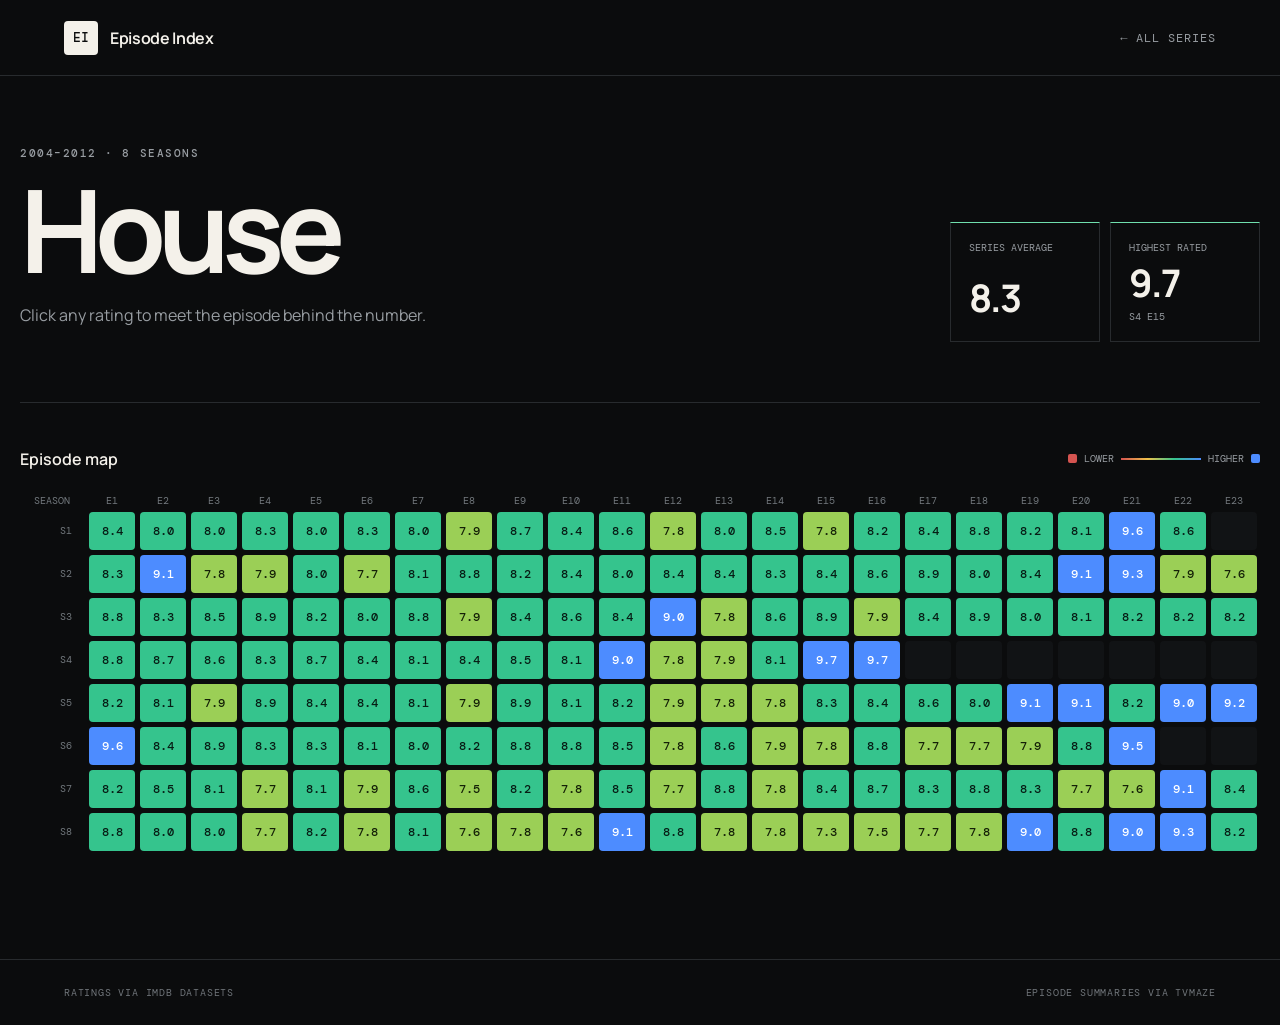
==== show.html @ f998b85a "Build IMDb episode ratings explorer" ====
<!doctype html>
<html lang="en">
<head>
  <meta charset="utf-8">
  <meta name="viewport" content="width=device-width, initial-scale=1">
  <meta name="description" content="Season-by-season IMDb episode ratings.">
  <title>Series — Episode Index</title>
  <link rel="preconnect" href="https://fonts.googleapis.com">
  <link rel="preconnect" href="https://fonts.gstatic.com" crossorigin>
  <link href="https://fonts.googleapis.com/css2?family=DM+Mono:wght@400;500&family=Manrope:wght@400;500;600;700&display=swap" rel="stylesheet">
  <link rel="stylesheet" href="styles.css">
</head>
<body>
  <header class="site-header">
    <a class="brand" href="index.html"><span class="brand-mark">EI</span><span>Episode Index</span></a>
    <a class="back-link" href="index.html">← All series</a>
  </header>

  <main class="show-shell" id="show-main">
    <div class="loading">Loading the episode grid…</div>
  </main>

  <dialog class="episode-dialog" id="episode-dialog">
    <button class="dialog-close" aria-label="Close episode details">×</button>
    <div class="dialog-rating" id="dialog-rating"></div>
    <p class="eyebrow" id="dialog-code"></p>
    <h2 id="dialog-title"></h2>
    <p class="dialog-summary" id="dialog-summary"></p>
    <div class="dialog-meta" id="dialog-meta"></div>
    <a class="imdb-link" id="dialog-link" target="_blank" rel="noopener">View on IMDb ↗</a>
  </dialog>

  <footer><span>Ratings via IMDb datasets</span><span>Episode summaries via TVmaze</span></footer>
  <script type="module" src="show.js"></script>
</body>
</html>
---- styles.css ----
:root {
  color-scheme: dark;
  --bg: #0b0c0d;
  --panel: #121416;
  --line: #282b2e;
  --muted: #989da2;
  --text: #f4f1ea;
  --elite: #4d8cff;
  --great: #35c48d;
  --good: #9bcf56;
  --mixed: #efc14b;
  --weak: #ef8248;
  --poor: #d55450;
}
* { box-sizing: border-box; }
body { margin: 0; background: var(--bg); color: var(--text); font-family: Manrope, sans-serif; min-height: 100vh; }
a { color: inherit; }
.site-header { height: 76px; border-bottom: 1px solid var(--line); display: flex; align-items: center; justify-content: space-between; padding: 0 clamp(20px, 5vw, 72px); }
.brand { display: flex; gap: 12px; align-items: center; text-decoration: none; font-weight: 650; letter-spacing: -.02em; }
.brand-mark { display: grid; place-items: center; width: 34px; height: 34px; background: var(--text); color: var(--bg); font: 500 13px DM Mono, monospace; border-radius: 4px; }
.header-note, .back-link { color: var(--muted); font: 400 12px DM Mono, monospace; text-transform: uppercase; letter-spacing: .08em; }
.back-link { text-decoration: none; }
.home-shell, .show-shell { width: min(1280px, calc(100% - 40px)); margin: 0 auto; }
.hero { padding: clamp(72px, 12vw, 150px) 0 90px; max-width: 850px; }
.eyebrow { font: 500 11px DM Mono, monospace; color: var(--muted); letter-spacing: .14em; text-transform: uppercase; }
h1, h2, h3, p { margin-top: 0; }
.hero h1 { font-size: clamp(52px, 8vw, 112px); line-height: .92; letter-spacing: -.07em; margin: 25px 0 32px; font-weight: 600; }
.hero h1 em { color: var(--muted); font-style: normal; font-weight: 400; }
.hero-copy { color: #b8bdc0; max-width: 570px; font-size: clamp(17px, 2vw, 21px); line-height: 1.55; }
.section-heading { display: flex; align-items: end; justify-content: space-between; border-bottom: 1px solid var(--line); padding-bottom: 17px; margin-bottom: 24px; }
.section-heading h2, .matrix-tools h2 { margin: 0; font-size: 16px; font-weight: 600; }
.section-heading span { color: var(--muted); font: 11px DM Mono, monospace; text-transform: uppercase; letter-spacing: .1em; }
.series-grid { display: grid; grid-template-columns: repeat(3, 1fr); gap: 14px; }
.series-card { position: relative; min-height: 400px; display: flex; flex-direction: column; overflow: hidden; padding: 26px; border: 1px solid var(--line); border-radius: 7px; background: var(--panel); text-decoration: none; transition: transform .25s, border-color .25s; }
.series-card:hover { transform: translateY(-4px); border-color: var(--accent); }
.series-card::before { content: ''; position: absolute; inset: 0 0 auto; height: 3px; background: var(--accent); opacity: .85; }
.series-number { position: absolute; right: 20px; bottom: -30px; color: rgba(255,255,255,.035); font-size: 180px; font-weight: 700; line-height: 1; letter-spacing: -.12em; }
.series-card-top { display: flex; justify-content: space-between; position: relative; z-index: 1; }
.series-years { color: var(--muted); font: 11px DM Mono, monospace; margin-bottom: 12px; }
.series-card h3 { font-size: clamp(28px, 3vw, 42px); max-width: 300px; line-height: 1; letter-spacing: -.045em; }
.arrow { color: var(--accent); font-size: 24px; }
.mini-grid { margin-top: auto; display: grid; grid-template-columns: repeat(13, 1fr); gap: 4px; position: relative; z-index: 1; }
.mini-cell { aspect-ratio: 1; border-radius: 2px; }
.series-stats { display: flex; gap: 19px; margin-top: 24px; color: var(--muted); font: 10px DM Mono, monospace; position: relative; z-index: 1; }
.series-stats b { color: var(--text); font-weight: 500; display: block; font-size: 15px; margin-bottom: 3px; }
.legend-block { display: flex; justify-content: space-between; gap: 24px; padding: 55px 0 90px; color: var(--muted); font: 11px DM Mono, monospace; text-transform: uppercase; letter-spacing: .08em; }
.legend { display: flex; flex-wrap: wrap; gap: 20px; }
.legend span, .compact-legend { display: flex; align-items: center; gap: 7px; }
.legend i, .compact-legend i { width: 9px; height: 9px; border-radius: 2px; }
footer { border-top: 1px solid var(--line); padding: 26px clamp(20px, 5vw, 72px); color: #70757a; font: 10px DM Mono, monospace; text-transform: uppercase; letter-spacing: .08em; display: flex; justify-content: space-between; }
.elite { background: var(--elite); color: #fff; }.great { background: var(--great); color: #071d15; }.good { background: var(--good); color: #142007; }.mixed { background: var(--mixed); color: #241b02; }.weak { background: var(--weak); color: #2a0e02; }.poor { background: var(--poor); color: #fff; }.unrated { background: #303438; color: #8b9298; }
.show-hero { padding: 70px 0 60px; display: flex; justify-content: space-between; align-items: end; border-bottom: 1px solid var(--line); }
.show-hero h1 { font-size: clamp(54px, 9vw, 118px); line-height: .9; letter-spacing: -.07em; margin: 18px 0 22px; max-width: 800px; }
.show-hero > div > p:last-child { color: var(--muted); }
.show-highlights { display: flex; gap: 10px; }
.show-highlights > div { width: 150px; min-height: 120px; border: 1px solid var(--line); padding: 18px; display: flex; flex-direction: column; justify-content: space-between; border-top-color: var(--accent); }
.show-highlights span { color: var(--muted); font: 10px DM Mono, monospace; text-transform: uppercase; }
.show-highlights b { font-size: 38px; letter-spacing: -.05em; }
.show-highlights small { color: var(--muted); font: 10px DM Mono, monospace; }
.matrix-section { padding: 45px 0 90px; }
.matrix-tools { display: flex; justify-content: space-between; align-items: center; margin-bottom: 24px; }
.compact-legend { font: 10px DM Mono, monospace; color: var(--muted); text-transform: uppercase; }
.gradient { display: block; width: 80px; height: 2px; background: linear-gradient(90deg, var(--poor), var(--mixed), var(--great), var(--elite)); }
.matrix-scroll { overflow-x: auto; padding-bottom: 18px; scrollbar-color: #50555a transparent; }
.rating-matrix { display: grid; grid-template-columns: 64px repeat(var(--columns), 46px); gap: 5px; width: max-content; align-items: center; }
.matrix-corner, .episode-label, .season-label { color: #73797e; font: 10px DM Mono, monospace; text-align: center; }
.season-label { text-align: right; padding-right: 12px; }
.rating-cell, .empty-cell { width: 46px; height: 38px; border-radius: 4px; }
.rating-cell { border: 0; font: 500 12px DM Mono, monospace; cursor: pointer; transition: transform .12s, filter .12s; }
.rating-cell:hover, .rating-cell:focus-visible { transform: scale(1.1); filter: brightness(1.14); outline: 2px solid #fff; outline-offset: 2px; z-index: 2; }
.empty-cell { background: #111315; }
.scroll-note { display: none; color: var(--muted); font: 10px DM Mono, monospace; margin-top: 10px; }
.episode-dialog { width: min(560px, calc(100% - 30px)); border: 1px solid #383c40; border-radius: 8px; background: #151719; color: var(--text); padding: 34px; box-shadow: 0 30px 90px #000; }
.episode-dialog::backdrop { background: rgba(3,4,5,.78); backdrop-filter: blur(5px); }
.dialog-close { position: absolute; right: 17px; top: 13px; background: transparent; color: var(--muted); border: 0; font-size: 28px; cursor: pointer; }
.dialog-rating { display: grid; place-items: center; width: 66px; height: 58px; border-radius: 5px; font: 500 21px DM Mono, monospace; margin-bottom: 28px; }
.episode-dialog h2 { font-size: clamp(28px, 6vw, 42px); letter-spacing: -.045em; line-height: 1.05; margin: 12px 0 18px; }
.dialog-summary { color: #b9bec1; line-height: 1.65; }
.dialog-meta { border-top: 1px solid var(--line); margin-top: 26px; padding-top: 18px; color: var(--muted); font: 11px DM Mono, monospace; }
.imdb-link { display: inline-block; margin-top: 28px; font-size: 13px; text-underline-offset: 4px; }
.loading { min-height: 70vh; display: grid; place-items: center; color: var(--muted); }
@media (max-width: 860px) { .series-grid { grid-template-columns: 1fr; }.series-card { min-height: 330px; }.show-hero { align-items: start; flex-direction: column; gap: 38px; }.show-highlights { width: 100%; }.show-highlights > div { flex: 1; }.scroll-note { display: block; } }
@media (max-width: 560px) { .header-note { display: none; }.home-shell,.show-shell { width: min(100% - 28px, 1280px); }.hero { padding-top: 70px; }.series-card { padding: 22px; }.legend-block { flex-direction: column; }.legend { gap: 14px; }.show-hero { padding-top: 50px; }.show-highlights > div { width: auto; }.matrix-tools { align-items: start; gap: 20px; flex-direction: column; }.episode-dialog { padding: 26px; } }
@media (prefers-reduced-motion: reduce) { *,*::before,*::after { scroll-behavior: auto !important; transition: none !important; } }
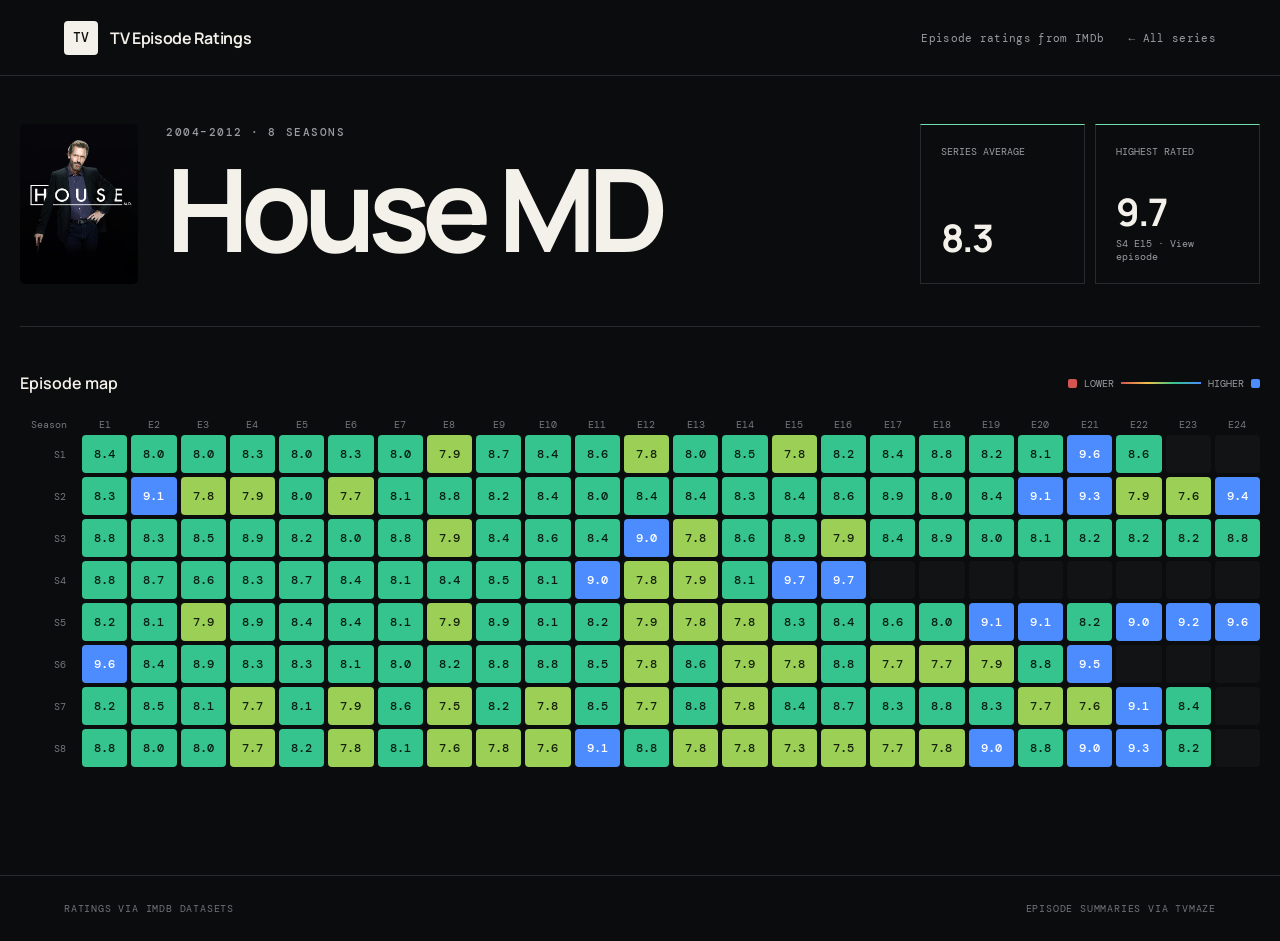
==== commit 591ed86a: "Refine layout, navigation, and series data" ====
--- a/show.html
+++ b/show.html
@@ -4,7 +4,7 @@
   <meta charset="utf-8">
   <meta name="viewport" content="width=device-width, initial-scale=1">
   <meta name="description" content="Season-by-season IMDb episode ratings.">
-  <title>Series — Episode Index</title>
+  <title>TV Episode Ratings</title>
   <link rel="preconnect" href="https://fonts.googleapis.com">
   <link rel="preconnect" href="https://fonts.gstatic.com" crossorigin>
   <link href="https://fonts.googleapis.com/css2?family=DM+Mono:wght@400;500&family=Manrope:wght@400;500;600;700&display=swap" rel="stylesheet">
@@ -12,8 +12,8 @@
 </head>
 <body>
   <header class="site-header">
-    <a class="brand" href="index.html"><span class="brand-mark">EI</span><span>Episode Index</span></a>
-    <a class="back-link" href="index.html">← All series</a>
+    <a class="brand" href="index.html"><span class="brand-mark">TV</span><span>TV Episode Ratings</span></a>
+    <div class="header-actions"><span class="header-note">Episode ratings from IMDb</span><a class="back-link" href="index.html">← All series</a></div>
   </header>
 
   <main class="show-shell" id="show-main">
@@ -22,6 +22,10 @@
 
   <dialog class="episode-dialog" id="episode-dialog">
     <button class="dialog-close" aria-label="Close episode details">×</button>
+    <div class="dialog-nav">
+      <button id="episode-prev" aria-label="Previous episode">←</button>
+      <button id="episode-next" aria-label="Next episode">→</button>
+    </div>
     <div class="dialog-rating" id="dialog-rating"></div>
     <p class="eyebrow" id="dialog-code"></p>
     <h2 id="dialog-title"></h2>
--- a/styles.css
+++ b/styles.css
@@ -18,9 +18,11 @@
 .site-header { height: 76px; border-bottom: 1px solid var(--line); display: flex; align-items: center; justify-content: space-between; padding: 0 clamp(20px, 5vw, 72px); }
 .brand { display: flex; gap: 12px; align-items: center; text-decoration: none; font-weight: 650; letter-spacing: -.02em; }
 .brand-mark { display: grid; place-items: center; width: 34px; height: 34px; background: var(--text); color: var(--bg); font: 500 13px DM Mono, monospace; border-radius: 4px; }
-.header-note, .back-link { color: var(--muted); font: 400 12px DM Mono, monospace; text-transform: uppercase; letter-spacing: .08em; }
+.header-note, .back-link { color: var(--muted); font: 400 11px DM Mono, monospace; letter-spacing: .03em; }
 .back-link { text-decoration: none; }
-.home-shell, .show-shell { width: min(1280px, calc(100% - 40px)); margin: 0 auto; }
+.header-actions { display: flex; align-items: center; gap: 24px; }
+.home-shell { width: min(1450px, calc(100% - 40px)); margin: 0 auto; }
+.show-shell { width: min(1500px, calc(100% - 40px)); margin: 0 auto; }
 .hero { padding: clamp(72px, 12vw, 150px) 0 90px; max-width: 850px; }
 .eyebrow { font: 500 11px DM Mono, monospace; color: var(--muted); letter-spacing: .14em; text-transform: uppercase; }
 h1, h2, h3, p { margin-top: 0; }
@@ -30,18 +32,18 @@
 .section-heading { display: flex; align-items: end; justify-content: space-between; border-bottom: 1px solid var(--line); padding-bottom: 17px; margin-bottom: 24px; }
 .section-heading h2, .matrix-tools h2 { margin: 0; font-size: 16px; font-weight: 600; }
 .section-heading span { color: var(--muted); font: 11px DM Mono, monospace; text-transform: uppercase; letter-spacing: .1em; }
+.series-section { padding: clamp(50px, 9vw, 110px) 0 20px; }
 .series-grid { display: grid; grid-template-columns: repeat(3, 1fr); gap: 14px; }
-.series-card { position: relative; min-height: 400px; display: flex; flex-direction: column; overflow: hidden; padding: 26px; border: 1px solid var(--line); border-radius: 7px; background: var(--panel); text-decoration: none; transition: transform .25s, border-color .25s; }
+.series-card { position: relative; min-height: 300px; display: grid; grid-template-columns: 132px 1fr; grid-template-rows: 1fr auto; gap: 24px; overflow: hidden; padding: 22px; border: 1px solid var(--line); border-radius: 7px; background: var(--panel); text-decoration: none; transition: transform .25s, border-color .25s; }
 .series-card:hover { transform: translateY(-4px); border-color: var(--accent); }
 .series-card::before { content: ''; position: absolute; inset: 0 0 auto; height: 3px; background: var(--accent); opacity: .85; }
-.series-number { position: absolute; right: 20px; bottom: -30px; color: rgba(255,255,255,.035); font-size: 180px; font-weight: 700; line-height: 1; letter-spacing: -.12em; }
+.series-image { width: 132px; height: 190px; object-fit: cover; border-radius: 4px; filter: saturate(.72) contrast(1.05); }
 .series-card-top { display: flex; justify-content: space-between; position: relative; z-index: 1; }
+.series-index { color: var(--accent); font: 10px DM Mono, monospace; display: block; margin-bottom: 22px; }
 .series-years { color: var(--muted); font: 11px DM Mono, monospace; margin-bottom: 12px; }
-.series-card h3 { font-size: clamp(28px, 3vw, 42px); max-width: 300px; line-height: 1; letter-spacing: -.045em; }
+.series-card h3 { font-size: clamp(25px, 2.5vw, 38px); max-width: 240px; line-height: 1; letter-spacing: -.045em; }
 .arrow { color: var(--accent); font-size: 24px; }
-.mini-grid { margin-top: auto; display: grid; grid-template-columns: repeat(13, 1fr); gap: 4px; position: relative; z-index: 1; }
-.mini-cell { aspect-ratio: 1; border-radius: 2px; }
-.series-stats { display: flex; gap: 19px; margin-top: 24px; color: var(--muted); font: 10px DM Mono, monospace; position: relative; z-index: 1; }
+.series-stats { grid-column: 1 / -1; display: grid; grid-template-columns: repeat(3, 1fr); gap: 12px; padding-top: 20px; border-top: 1px solid var(--line); color: var(--muted); font: 10px DM Mono, monospace; position: relative; z-index: 1; }
 .series-stats b { color: var(--text); font-weight: 500; display: block; font-size: 15px; margin-bottom: 3px; }
 .legend-block { display: flex; justify-content: space-between; gap: 24px; padding: 55px 0 90px; color: var(--muted); font: 11px DM Mono, monospace; text-transform: uppercase; letter-spacing: .08em; }
 .legend { display: flex; flex-wrap: wrap; gap: 20px; }
@@ -49,11 +51,14 @@
 .legend i, .compact-legend i { width: 9px; height: 9px; border-radius: 2px; }
 footer { border-top: 1px solid var(--line); padding: 26px clamp(20px, 5vw, 72px); color: #70757a; font: 10px DM Mono, monospace; text-transform: uppercase; letter-spacing: .08em; display: flex; justify-content: space-between; }
 .elite { background: var(--elite); color: #fff; }.great { background: var(--great); color: #071d15; }.good { background: var(--good); color: #142007; }.mixed { background: var(--mixed); color: #241b02; }.weak { background: var(--weak); color: #2a0e02; }.poor { background: var(--poor); color: #fff; }.unrated { background: #303438; color: #8b9298; }
-.show-hero { padding: 70px 0 60px; display: flex; justify-content: space-between; align-items: end; border-bottom: 1px solid var(--line); }
+.show-hero { padding: 48px 0 42px; display: flex; justify-content: space-between; align-items: stretch; border-bottom: 1px solid var(--line); }
+.show-identity { display: flex; align-items: center; gap: 28px; }
+.show-identity img { width: 118px; height: 160px; object-fit: cover; border-radius: 5px; }
 .show-hero h1 { font-size: clamp(54px, 9vw, 118px); line-height: .9; letter-spacing: -.07em; margin: 18px 0 22px; max-width: 800px; }
-.show-hero > div > p:last-child { color: var(--muted); }
 .show-highlights { display: flex; gap: 10px; }
-.show-highlights > div { width: 150px; min-height: 120px; border: 1px solid var(--line); padding: 18px; display: flex; flex-direction: column; justify-content: space-between; border-top-color: var(--accent); }
+.show-highlights > div, .show-highlights > button { width: 165px; min-height: 160px; border: 1px solid var(--line); padding: 20px; display: grid; grid-template-rows: auto 1fr auto; align-items: end; border-top-color: var(--accent); background: transparent; color: var(--text); text-align: left; font-family: inherit; }
+.show-highlights > button { cursor: pointer; transition: background .2s, border-color .2s; }
+.show-highlights > button:hover, .show-highlights > button:focus-visible { background: #17191b; border-color: var(--accent); outline: none; }
 .show-highlights span { color: var(--muted); font: 10px DM Mono, monospace; text-transform: uppercase; }
 .show-highlights b { font-size: 38px; letter-spacing: -.05em; }
 .show-highlights small { color: var(--muted); font: 10px DM Mono, monospace; }
@@ -62,23 +67,30 @@
 .compact-legend { font: 10px DM Mono, monospace; color: var(--muted); text-transform: uppercase; }
 .gradient { display: block; width: 80px; height: 2px; background: linear-gradient(90deg, var(--poor), var(--mixed), var(--great), var(--elite)); }
 .matrix-scroll { overflow-x: auto; padding-bottom: 18px; scrollbar-color: #50555a transparent; }
-.rating-matrix { display: grid; grid-template-columns: 64px repeat(var(--columns), 46px); gap: 5px; width: max-content; align-items: center; }
+.rating-matrix { display: grid; grid-template-columns: 58px repeat(var(--columns), minmax(34px, 1fr)); gap: 4px; width: 100%; align-items: center; }
 .matrix-corner, .episode-label, .season-label { color: #73797e; font: 10px DM Mono, monospace; text-align: center; }
 .season-label { text-align: right; padding-right: 12px; }
-.rating-cell, .empty-cell { width: 46px; height: 38px; border-radius: 4px; }
+.rating-cell, .empty-cell { width: 100%; height: 38px; border-radius: 4px; }
 .rating-cell { border: 0; font: 500 12px DM Mono, monospace; cursor: pointer; transition: transform .12s, filter .12s; }
 .rating-cell:hover, .rating-cell:focus-visible { transform: scale(1.1); filter: brightness(1.14); outline: 2px solid #fff; outline-offset: 2px; z-index: 2; }
 .empty-cell { background: #111315; }
 .scroll-note { display: none; color: var(--muted); font: 10px DM Mono, monospace; margin-top: 10px; }
+.data-note { max-width: 780px; margin: 22px 0 0; color: #858b90; font-size: 12px; line-height: 1.6; }
 .episode-dialog { width: min(560px, calc(100% - 30px)); border: 1px solid #383c40; border-radius: 8px; background: #151719; color: var(--text); padding: 34px; box-shadow: 0 30px 90px #000; }
 .episode-dialog::backdrop { background: rgba(3,4,5,.78); backdrop-filter: blur(5px); }
 .dialog-close { position: absolute; right: 17px; top: 13px; background: transparent; color: var(--muted); border: 0; font-size: 28px; cursor: pointer; }
+.dialog-nav { position: absolute; top: 18px; right: 54px; display: flex; gap: 6px; }
+.dialog-nav button { width: 34px; height: 30px; border: 1px solid var(--line); background: #1d2022; color: var(--text); border-radius: 3px; cursor: pointer; }
+.dialog-nav button:disabled { opacity: .25; cursor: default; }
 .dialog-rating { display: grid; place-items: center; width: 66px; height: 58px; border-radius: 5px; font: 500 21px DM Mono, monospace; margin-bottom: 28px; }
 .episode-dialog h2 { font-size: clamp(28px, 6vw, 42px); letter-spacing: -.045em; line-height: 1.05; margin: 12px 0 18px; }
 .dialog-summary { color: #b9bec1; line-height: 1.65; }
 .dialog-meta { border-top: 1px solid var(--line); margin-top: 26px; padding-top: 18px; color: var(--muted); font: 11px DM Mono, monospace; }
 .imdb-link { display: inline-block; margin-top: 28px; font-size: 13px; text-underline-offset: 4px; }
 .loading { min-height: 70vh; display: grid; place-items: center; color: var(--muted); }
-@media (max-width: 860px) { .series-grid { grid-template-columns: 1fr; }.series-card { min-height: 330px; }.show-hero { align-items: start; flex-direction: column; gap: 38px; }.show-highlights { width: 100%; }.show-highlights > div { flex: 1; }.scroll-note { display: block; } }
-@media (max-width: 560px) { .header-note { display: none; }.home-shell,.show-shell { width: min(100% - 28px, 1280px); }.hero { padding-top: 70px; }.series-card { padding: 22px; }.legend-block { flex-direction: column; }.legend { gap: 14px; }.show-hero { padding-top: 50px; }.show-highlights > div { width: auto; }.matrix-tools { align-items: start; gap: 20px; flex-direction: column; }.episode-dialog { padding: 26px; } }
+.extras-section { padding: 15px 0 90px; border-top: 1px solid var(--line); }
+.extras-section h2 { margin: 8px 0; font-size: 28px; }
+.extras-copy { color: var(--muted); font-size: 13px; }
+@media (max-width: 1100px) { .series-grid { grid-template-columns: 1fr; }.series-card { min-height: 240px; grid-template-columns: 116px 1fr; }.series-image { width: 116px; height: 166px; }.show-hero { align-items: start; flex-direction: column; gap: 30px; }.show-highlights { width: 100%; }.show-highlights > div, .show-highlights > button { flex: 1; }.rating-matrix { width: max-content; grid-template-columns: 58px repeat(var(--columns), 40px); }.scroll-note { display: block; } }
+@media (max-width: 560px) { .header-note { display: none; }.home-shell,.show-shell { width: min(100% - 28px, 1280px); }.series-card { padding: 18px; }.legend-block { flex-direction: column; }.legend { gap: 14px; }.show-hero { padding-top: 34px; }.show-identity { align-items: flex-end; gap: 16px; }.show-identity img { width: 82px; height: 112px; }.show-highlights > div { width: auto; min-height: 135px; }.matrix-tools { align-items: start; gap: 20px; flex-direction: column; }.episode-dialog { padding: 26px; } }
 @media (prefers-reduced-motion: reduce) { *,*::before,*::after { scroll-behavior: auto !important; transition: none !important; } }
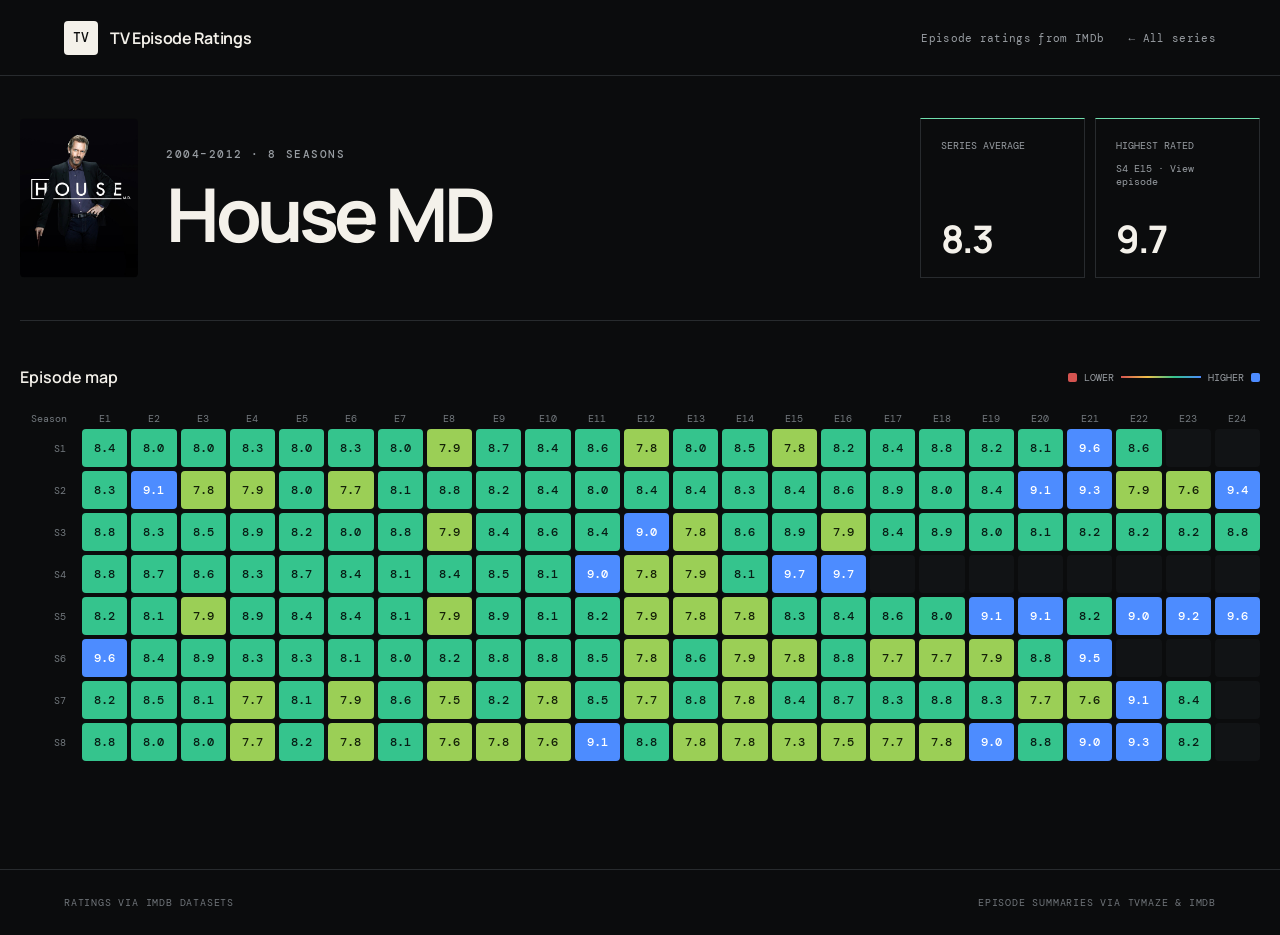
==== commit bcb8a898: "Complete summaries for newly added series" ====
--- a/show.html
+++ b/show.html
@@ -34,7 +34,7 @@
     <a class="imdb-link" id="dialog-link" target="_blank" rel="noopener">View on IMDb ↗</a>
   </dialog>
 
-  <footer><span>Ratings via IMDb datasets</span><span>Episode summaries via TVmaze</span></footer>
+  <footer><span>Ratings via IMDb datasets</span><span>Episode summaries via TVmaze &amp; IMDb</span></footer>
   <script type="module" src="show.js"></script>
 </body>
 </html>
--- a/styles.css
+++ b/styles.css
@@ -37,11 +37,11 @@
 .series-card { position: relative; min-height: 300px; display: grid; grid-template-columns: 132px 1fr; grid-template-rows: 1fr auto; gap: 24px; overflow: hidden; padding: 22px; border: 1px solid var(--line); border-radius: 7px; background: var(--panel); text-decoration: none; transition: transform .25s, border-color .25s; }
 .series-card:hover { transform: translateY(-4px); border-color: var(--accent); }
 .series-card::before { content: ''; position: absolute; inset: 0 0 auto; height: 3px; background: var(--accent); opacity: .85; }
-.series-image { width: 132px; height: 190px; object-fit: cover; border-radius: 4px; filter: saturate(.72) contrast(1.05); }
+.series-image { width: 132px; height: 190px; object-fit: contain; border-radius: 4px; background: #090a0b; }
 .series-card-top { display: flex; justify-content: space-between; position: relative; z-index: 1; }
 .series-index { color: var(--accent); font: 10px DM Mono, monospace; display: block; margin-bottom: 22px; }
 .series-years { color: var(--muted); font: 11px DM Mono, monospace; margin-bottom: 12px; }
-.series-card h3 { font-size: clamp(25px, 2.5vw, 38px); max-width: 240px; line-height: 1; letter-spacing: -.045em; }
+.series-card h3 { font-size: clamp(23px, 2.2vw, 34px); max-width: 245px; line-height: 1.02; letter-spacing: -.045em; }
 .arrow { color: var(--accent); font-size: 24px; }
 .series-stats { grid-column: 1 / -1; display: grid; grid-template-columns: repeat(3, 1fr); gap: 12px; padding-top: 20px; border-top: 1px solid var(--line); color: var(--muted); font: 10px DM Mono, monospace; position: relative; z-index: 1; }
 .series-stats b { color: var(--text); font-weight: 500; display: block; font-size: 15px; margin-bottom: 3px; }
@@ -51,17 +51,17 @@
 .legend i, .compact-legend i { width: 9px; height: 9px; border-radius: 2px; }
 footer { border-top: 1px solid var(--line); padding: 26px clamp(20px, 5vw, 72px); color: #70757a; font: 10px DM Mono, monospace; text-transform: uppercase; letter-spacing: .08em; display: flex; justify-content: space-between; }
 .elite { background: var(--elite); color: #fff; }.great { background: var(--great); color: #071d15; }.good { background: var(--good); color: #142007; }.mixed { background: var(--mixed); color: #241b02; }.weak { background: var(--weak); color: #2a0e02; }.poor { background: var(--poor); color: #fff; }.unrated { background: #303438; color: #8b9298; }
-.show-hero { padding: 48px 0 42px; display: flex; justify-content: space-between; align-items: stretch; border-bottom: 1px solid var(--line); }
+.show-hero { padding: 42px 0; display: flex; justify-content: space-between; align-items: center; gap: 36px; border-bottom: 1px solid var(--line); }
 .show-identity { display: flex; align-items: center; gap: 28px; }
-.show-identity img { width: 118px; height: 160px; object-fit: cover; border-radius: 5px; }
-.show-hero h1 { font-size: clamp(54px, 9vw, 118px); line-height: .9; letter-spacing: -.07em; margin: 18px 0 22px; max-width: 800px; }
+.show-identity img { width: 118px; height: 160px; object-fit: contain; border-radius: 5px; background: #090a0b; }
+.show-hero h1 { font-size: clamp(46px, 5.8vw, 84px); line-height: .95; letter-spacing: -.06em; margin: 18px 0 0; white-space: nowrap; }
 .show-highlights { display: flex; gap: 10px; }
-.show-highlights > div, .show-highlights > button { width: 165px; min-height: 160px; border: 1px solid var(--line); padding: 20px; display: grid; grid-template-rows: auto 1fr auto; align-items: end; border-top-color: var(--accent); background: transparent; color: var(--text); text-align: left; font-family: inherit; }
+.show-highlights > div, .show-highlights > button { width: 165px; height: 160px; border: 1px solid var(--line); padding: 20px; display: grid; grid-template-rows: auto 1fr auto; align-items: start; border-top-color: var(--accent); background: transparent; color: var(--text); text-align: left; font-family: inherit; }
 .show-highlights > button { cursor: pointer; transition: background .2s, border-color .2s; }
 .show-highlights > button:hover, .show-highlights > button:focus-visible { background: #17191b; border-color: var(--accent); outline: none; }
 .show-highlights span { color: var(--muted); font: 10px DM Mono, monospace; text-transform: uppercase; }
-.show-highlights b { font-size: 38px; letter-spacing: -.05em; }
-.show-highlights small { color: var(--muted); font: 10px DM Mono, monospace; }
+.show-highlights b { align-self: end; font-size: 38px; line-height: 1; letter-spacing: -.05em; }
+.show-highlights small { align-self: start; margin-top: 10px; color: var(--muted); font: 10px DM Mono, monospace; }
 .matrix-section { padding: 45px 0 90px; }
 .matrix-tools { display: flex; justify-content: space-between; align-items: center; margin-bottom: 24px; }
 .compact-legend { font: 10px DM Mono, monospace; color: var(--muted); text-transform: uppercase; }
@@ -92,5 +92,5 @@
 .extras-section h2 { margin: 8px 0; font-size: 28px; }
 .extras-copy { color: var(--muted); font-size: 13px; }
 @media (max-width: 1100px) { .series-grid { grid-template-columns: 1fr; }.series-card { min-height: 240px; grid-template-columns: 116px 1fr; }.series-image { width: 116px; height: 166px; }.show-hero { align-items: start; flex-direction: column; gap: 30px; }.show-highlights { width: 100%; }.show-highlights > div, .show-highlights > button { flex: 1; }.rating-matrix { width: max-content; grid-template-columns: 58px repeat(var(--columns), 40px); }.scroll-note { display: block; } }
-@media (max-width: 560px) { .header-note { display: none; }.home-shell,.show-shell { width: min(100% - 28px, 1280px); }.series-card { padding: 18px; }.legend-block { flex-direction: column; }.legend { gap: 14px; }.show-hero { padding-top: 34px; }.show-identity { align-items: flex-end; gap: 16px; }.show-identity img { width: 82px; height: 112px; }.show-highlights > div { width: auto; min-height: 135px; }.matrix-tools { align-items: start; gap: 20px; flex-direction: column; }.episode-dialog { padding: 26px; } }
+@media (max-width: 560px) { .header-note { display: none; }.home-shell,.show-shell { width: min(100% - 28px, 1280px); }.series-card { padding: 18px; }.legend-block { flex-direction: column; }.legend { gap: 14px; }.show-hero { padding-top: 34px; }.show-identity { align-items: flex-end; gap: 16px; }.show-identity img { width: 82px; height: 112px; }.show-hero h1 { font-size: clamp(34px, 10vw, 48px); white-space: normal; }.show-highlights > div, .show-highlights > button { width: auto; height: 135px; }.matrix-tools { align-items: start; gap: 20px; flex-direction: column; }.episode-dialog { padding: 26px; } }
 @media (prefers-reduced-motion: reduce) { *,*::before,*::after { scroll-behavior: auto !important; transition: none !important; } }
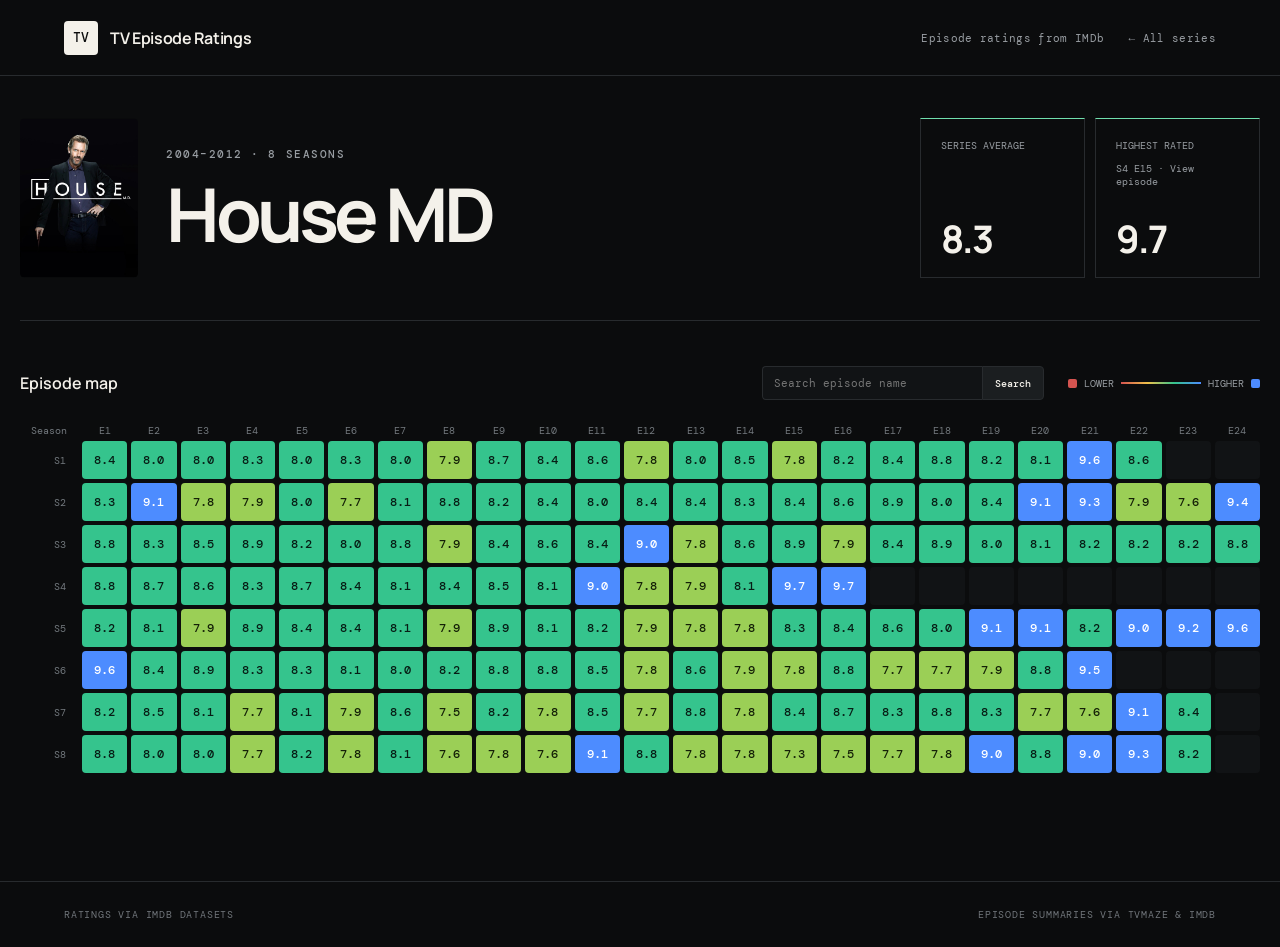
==== commit cf00cdaf: "Add episode title search" ====
--- a/show.html
+++ b/show.html
@@ -34,6 +34,13 @@
     <a class="imdb-link" id="dialog-link" target="_blank" rel="noopener">View on IMDb ↗</a>
   </dialog>
 
+  <dialog class="search-dialog" id="search-dialog">
+    <button class="dialog-close search-dialog-close" aria-label="Close search results">×</button>
+    <p class="eyebrow">Episode search</p>
+    <h2 id="search-results-title">Results</h2>
+    <div class="search-results" id="search-results"></div>
+  </dialog>
+
   <footer><span>Ratings via IMDb datasets</span><span>Episode summaries via TVmaze &amp; IMDb</span></footer>
   <script type="module" src="show.js"></script>
 </body>
--- a/styles.css
+++ b/styles.css
@@ -13,6 +13,7 @@
   --poor: #d55450;
 }
 * { box-sizing: border-box; }
+.sr-only { position: absolute; width: 1px; height: 1px; padding: 0; margin: -1px; overflow: hidden; clip: rect(0, 0, 0, 0); white-space: nowrap; border: 0; }
 body { margin: 0; background: var(--bg); color: var(--text); font-family: Manrope, sans-serif; min-height: 100vh; }
 a { color: inherit; }
 .site-header { height: 76px; border-bottom: 1px solid var(--line); display: flex; align-items: center; justify-content: space-between; padding: 0 clamp(20px, 5vw, 72px); }
@@ -32,7 +33,7 @@
 .section-heading { display: flex; align-items: end; justify-content: space-between; border-bottom: 1px solid var(--line); padding-bottom: 17px; margin-bottom: 24px; }
 .section-heading h2, .matrix-tools h2 { margin: 0; font-size: 16px; font-weight: 600; }
 .section-heading span { color: var(--muted); font: 11px DM Mono, monospace; text-transform: uppercase; letter-spacing: .1em; }
-.series-section { padding: clamp(50px, 9vw, 110px) 0 20px; }
+.series-section { padding: 28px 0 20px; }
 .series-grid { display: grid; grid-template-columns: repeat(3, 1fr); gap: 14px; }
 .series-card { position: relative; min-height: 300px; display: grid; grid-template-columns: 132px 1fr; grid-template-rows: 1fr auto; gap: 24px; overflow: hidden; padding: 22px; border: 1px solid var(--line); border-radius: 7px; background: var(--panel); text-decoration: none; transition: transform .25s, border-color .25s; }
 .series-card:hover { transform: translateY(-4px); border-color: var(--accent); }
@@ -64,6 +65,12 @@
 .show-highlights small { align-self: start; margin-top: 10px; color: var(--muted); font: 10px DM Mono, monospace; }
 .matrix-section { padding: 45px 0 90px; }
 .matrix-tools { display: flex; justify-content: space-between; align-items: center; margin-bottom: 24px; }
+.matrix-actions { display: flex; align-items: center; gap: 24px; }
+.episode-search { display: flex; height: 34px; }
+.episode-search input { width: min(220px, 34vw); border: 1px solid var(--line); border-right: 0; border-radius: 4px 0 0 4px; background: #111315; color: var(--text); padding: 0 11px; font: 11px DM Mono, monospace; outline: none; }
+.episode-search input:focus { border-color: var(--accent); }
+.episode-search button { border: 1px solid var(--line); border-radius: 0 4px 4px 0; background: #1b1e20; color: var(--text); padding: 0 12px; font: 500 10px DM Mono, monospace; cursor: pointer; }
+.episode-search button:hover, .episode-search button:focus-visible { border-color: var(--accent); outline: none; }
 .compact-legend { font: 10px DM Mono, monospace; color: var(--muted); text-transform: uppercase; }
 .gradient { display: block; width: 80px; height: 2px; background: linear-gradient(90deg, var(--poor), var(--mixed), var(--great), var(--elite)); }
 .matrix-scroll { overflow-x: auto; padding-bottom: 18px; scrollbar-color: #50555a transparent; }
@@ -77,7 +84,7 @@
 .scroll-note { display: none; color: var(--muted); font: 10px DM Mono, monospace; margin-top: 10px; }
 .data-note { max-width: 780px; margin: 22px 0 0; color: #858b90; font-size: 12px; line-height: 1.6; }
 .episode-dialog { width: min(560px, calc(100% - 30px)); border: 1px solid #383c40; border-radius: 8px; background: #151719; color: var(--text); padding: 34px; box-shadow: 0 30px 90px #000; }
-.episode-dialog::backdrop { background: rgba(3,4,5,.78); backdrop-filter: blur(5px); }
+.episode-dialog::backdrop, .search-dialog::backdrop { background: rgba(3,4,5,.78); backdrop-filter: blur(5px); }
 .dialog-close { position: absolute; right: 17px; top: 13px; background: transparent; color: var(--muted); border: 0; font-size: 28px; cursor: pointer; }
 .dialog-nav { position: absolute; top: 18px; right: 54px; display: flex; gap: 6px; }
 .dialog-nav button { width: 34px; height: 30px; border: 1px solid var(--line); background: #1d2022; color: var(--text); border-radius: 3px; cursor: pointer; }
@@ -87,10 +94,18 @@
 .dialog-summary { color: #b9bec1; line-height: 1.65; }
 .dialog-meta { border-top: 1px solid var(--line); margin-top: 26px; padding-top: 18px; color: var(--muted); font: 11px DM Mono, monospace; }
 .imdb-link { display: inline-block; margin-top: 28px; font-size: 13px; text-underline-offset: 4px; }
+.search-dialog { width: min(620px, calc(100% - 30px)); max-height: min(720px, calc(100vh - 40px)); overflow-y: auto; border: 1px solid #383c40; border-radius: 8px; background: #151719; color: var(--text); padding: 30px; box-shadow: 0 30px 90px #000; }
+.search-dialog h2 { margin: 10px 45px 22px 0; font-size: 24px; line-height: 1.2; }
+.search-results { display: grid; gap: 7px; }
+.search-result { width: 100%; display: flex; align-items: center; justify-content: space-between; gap: 20px; border: 1px solid var(--line); border-radius: 4px; background: #111315; color: var(--text); padding: 13px 14px; text-align: left; cursor: pointer; }
+.search-result:hover, .search-result:focus-visible { border-color: var(--accent); background: #1a1d1f; outline: none; }
+.search-result span { font-size: 14px; }
+.search-result small { flex: 0 0 auto; color: var(--muted); font: 10px DM Mono, monospace; }
+.search-empty { color: var(--muted); margin-bottom: 0; }
 .loading { min-height: 70vh; display: grid; place-items: center; color: var(--muted); }
 .extras-section { padding: 15px 0 90px; border-top: 1px solid var(--line); }
 .extras-section h2 { margin: 8px 0; font-size: 28px; }
 .extras-copy { color: var(--muted); font-size: 13px; }
 @media (max-width: 1100px) { .series-grid { grid-template-columns: 1fr; }.series-card { min-height: 240px; grid-template-columns: 116px 1fr; }.series-image { width: 116px; height: 166px; }.show-hero { align-items: start; flex-direction: column; gap: 30px; }.show-highlights { width: 100%; }.show-highlights > div, .show-highlights > button { flex: 1; }.rating-matrix { width: max-content; grid-template-columns: 58px repeat(var(--columns), 40px); }.scroll-note { display: block; } }
-@media (max-width: 560px) { .header-note { display: none; }.home-shell,.show-shell { width: min(100% - 28px, 1280px); }.series-card { padding: 18px; }.legend-block { flex-direction: column; }.legend { gap: 14px; }.show-hero { padding-top: 34px; }.show-identity { align-items: flex-end; gap: 16px; }.show-identity img { width: 82px; height: 112px; }.show-hero h1 { font-size: clamp(34px, 10vw, 48px); white-space: normal; }.show-highlights > div, .show-highlights > button { width: auto; height: 135px; }.matrix-tools { align-items: start; gap: 20px; flex-direction: column; }.episode-dialog { padding: 26px; } }
+@media (max-width: 560px) { .header-note { display: none; }.home-shell,.show-shell { width: min(100% - 28px, 1280px); }.series-card { padding: 18px; }.legend-block { flex-direction: column; }.legend { gap: 14px; }.show-hero { padding-top: 34px; }.show-identity { align-items: flex-end; gap: 16px; }.show-identity img { width: 82px; height: 112px; }.show-hero h1 { font-size: clamp(34px, 10vw, 48px); white-space: normal; }.show-highlights > div, .show-highlights > button { width: auto; height: 135px; }.matrix-tools { align-items: stretch; gap: 20px; flex-direction: column; }.matrix-actions { align-items: stretch; flex-direction: column; gap: 14px; }.episode-search input { width: 100%; }.episode-search input { flex: 1; }.episode-dialog, .search-dialog { padding: 26px; }.search-result { align-items: flex-start; flex-direction: column; gap: 6px; } }
 @media (prefers-reduced-motion: reduce) { *,*::before,*::after { scroll-behavior: auto !important; transition: none !important; } }
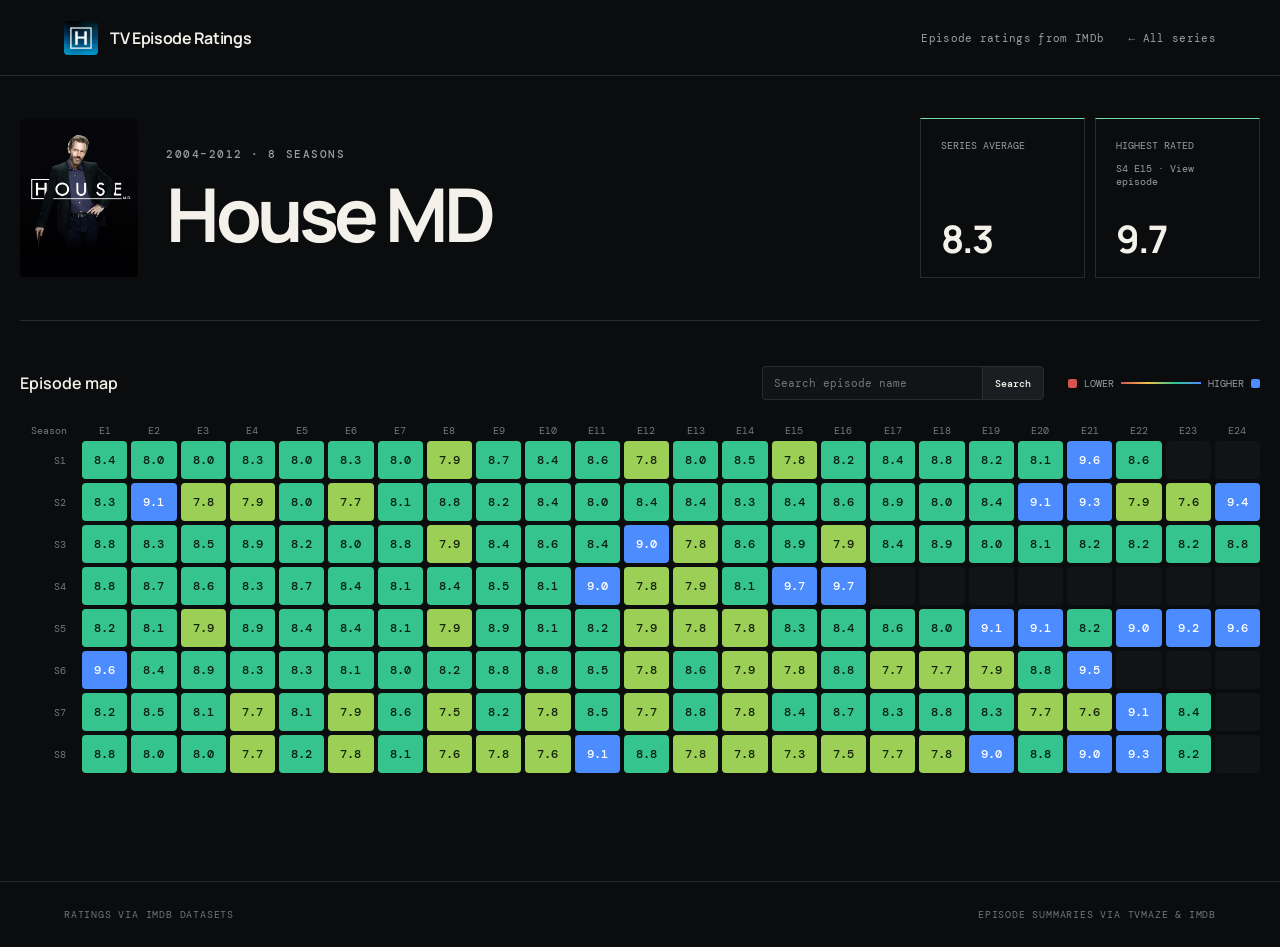
==== commit aa2a7129: "Use new site icon" ====
--- a/show.html
+++ b/show.html
@@ -5,6 +5,8 @@
   <meta name="viewport" content="width=device-width, initial-scale=1">
   <meta name="description" content="Season-by-season IMDb episode ratings.">
   <title>TV Episode Ratings</title>
+  <link rel="icon" type="image/png" href="assets/site-icon.png">
+  <link rel="apple-touch-icon" href="assets/site-icon.png">
   <link rel="preconnect" href="https://fonts.googleapis.com">
   <link rel="preconnect" href="https://fonts.gstatic.com" crossorigin>
   <link href="https://fonts.googleapis.com/css2?family=DM+Mono:wght@400;500&family=Manrope:wght@400;500;600;700&display=swap" rel="stylesheet">
@@ -12,7 +14,7 @@
 </head>
 <body>
   <header class="site-header">
-    <a class="brand" href="index.html"><span class="brand-mark">TV</span><span>TV Episode Ratings</span></a>
+    <a class="brand" href="index.html"><img class="brand-mark" src="assets/site-icon.png" alt=""><span>TV Episode Ratings</span></a>
     <div class="header-actions"><span class="header-note">Episode ratings from IMDb</span><a class="back-link" href="index.html">← All series</a></div>
   </header>
 
--- a/styles.css
+++ b/styles.css
@@ -18,7 +18,7 @@
 a { color: inherit; }
 .site-header { height: 76px; border-bottom: 1px solid var(--line); display: flex; align-items: center; justify-content: space-between; padding: 0 clamp(20px, 5vw, 72px); }
 .brand { display: flex; gap: 12px; align-items: center; text-decoration: none; font-weight: 650; letter-spacing: -.02em; }
-.brand-mark { display: grid; place-items: center; width: 34px; height: 34px; background: var(--text); color: var(--bg); font: 500 13px DM Mono, monospace; border-radius: 4px; }
+.brand-mark { display: block; width: 34px; height: 34px; object-fit: cover; border-radius: 4px; }
 .header-note, .back-link { color: var(--muted); font: 400 11px DM Mono, monospace; letter-spacing: .03em; }
 .back-link { text-decoration: none; }
 .header-actions { display: flex; align-items: center; gap: 24px; }
